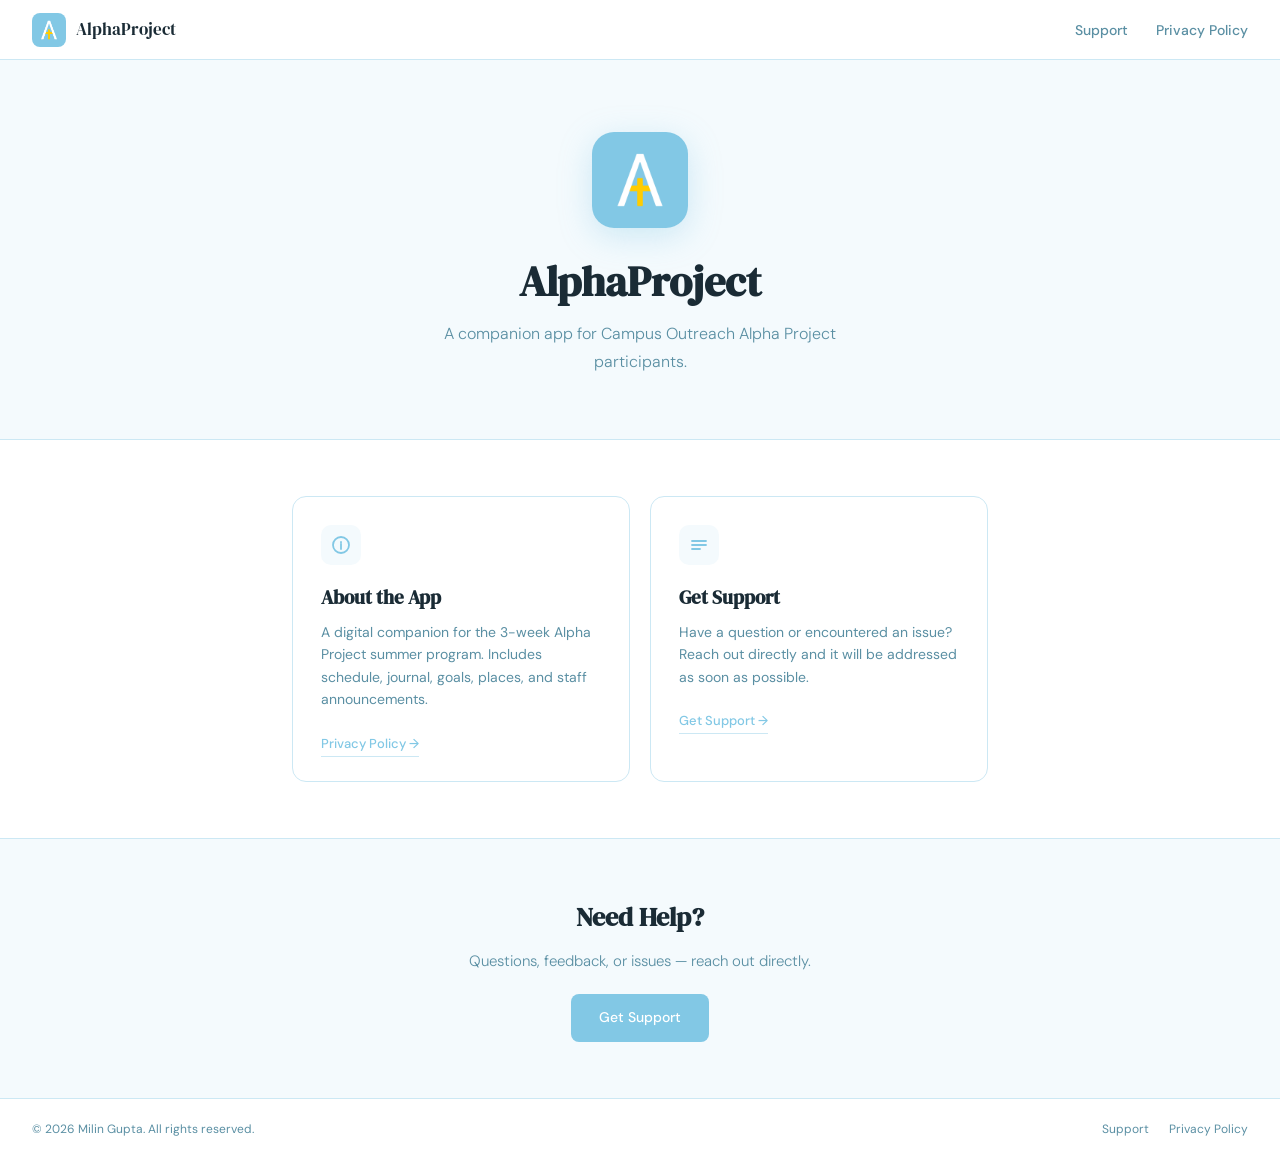
==== index.html @ 8044f8de "Initial commit" ====
<!DOCTYPE html>
<html lang="en">
<head>
  <meta charset="UTF-8">
  <meta name="viewport" content="width=device-width, initial-scale=1.0">
  <meta name="color-scheme" content="light only">
  <link rel="icon" type="image/png" href="icon.png">
  <title>AlphaProject</title>
  <link href="https://fonts.googleapis.com/css2?family=DM+Serif+Display&family=DM+Sans:wght@300;400;500&display=swap" rel="stylesheet">
  <link rel="stylesheet" href="styles.css">
</head>
<body>

  <nav>
    <a class="nav-brand" href="index.html">
      <img class="nav-img" src="icon.png" alt="AlphaProject">
      <span class="nav-name">AlphaProject</span>
    </a>
    <ul class="nav-links">
      <li><a href="support.html">Support</a></li>
      <li><a href="privacy.html">Privacy Policy</a></li>
    </ul>
  </nav>

  <section class="hero">
    <img class="hero-img" src="icon.png" alt="AlphaProject">
    <h1>AlphaProject</h1>
    <p>A companion app for Campus Outreach Alpha Project participants.</p>
  </section>

  <div class="cards">
    <div class="card">
      <div class="card-icon">
        <svg width="20" height="20" viewBox="0 0 20 20" fill="none">
          <circle cx="10" cy="10" r="8" stroke="#82C8E5" stroke-width="1.8"/>
          <path d="M10 9v5M10 7v.5" stroke="#82C8E5" stroke-width="1.8" stroke-linecap="round"/>
        </svg>
      </div>
      <h2>About the App</h2>
      <p>A digital companion for the 3-week Alpha Project summer program. Includes schedule, journal, goals, places, and staff announcements.</p>
      <a href="privacy.html">Privacy Policy →</a>
    </div>

    <div class="card">
      <div class="card-icon">
        <svg width="20" height="20" viewBox="0 0 20 20" fill="none">
          <path d="M3 10h14M3 6h14M3 14h8" stroke="#82C8E5" stroke-width="1.8" stroke-linecap="round"/>
        </svg>
      </div>
      <h2>Get Support</h2>
      <p>Have a question or encountered an issue? Reach out directly and it will be addressed as soon as possible.</p>
      <a href="support.html">Get Support →</a>
    </div>
  </div>

  <section class="contact">
    <h2>Need Help?</h2>
    <p>Questions, feedback, or issues — reach out directly.</p>
    <a class="contact-email" href="support.html">Get Support</a>
  </section>

  <footer>
    <p>© 2026 Milin Gupta. All rights reserved.</p>
    <div style="display:flex;gap:20px;">
      <a href="support.html">Support</a>
      <a href="privacy.html">Privacy Policy</a>
    </div>
  </footer>

</body>
</html>
---- styles.css ----
*, *::before, *::after { box-sizing: border-box; margin: 0; padding: 0; }

:root {
  --blue: #82C8E5;
  --yellow: #FFCC00;
  --white: #FFFFFF;
  --ink: #1a2b35;
  --soft: #f4fafd;
  --mid: #5a8fa3;
  --border: #cce8f4;
}

html { color-scheme: light only; }

body {
  background: var(--white);
  color: var(--ink);
  font-family: 'DM Sans', sans-serif;
  font-weight: 400;
  line-height: 1.7;
  -webkit-font-smoothing: antialiased;
}

/* NAV */
nav {
  background: var(--white);
  border-bottom: 1px solid var(--border);
  padding: 0 32px;
  display: flex;
  align-items: center;
  justify-content: space-between;
  height: 60px;
  position: sticky;
  top: 0;
  z-index: 100;
}

.nav-brand {
  display: flex;
  align-items: center;
  gap: 10px;
  text-decoration: none;
}

.nav-img {
  width: 34px;
  height: 34px;
  border-radius: 8px;
  flex-shrink: 0;
  display: block;
}

.nav-name {
  font-family: 'DM Serif Display', serif;
  font-size: 17px;
  color: var(--ink);
}

.nav-links {
  display: flex;
  gap: 28px;
  list-style: none;
}

.nav-links a {
  font-size: 14px;
  font-weight: 500;
  color: var(--mid);
  text-decoration: none;
  transition: color 0.2s;
}

.nav-links a:hover { color: var(--ink); }
.nav-links a.active { color: var(--ink); }

/* HERO (index.html only) */
.hero {
  background: var(--soft);
  border-bottom: 1px solid var(--border);
  padding: 72px 32px 64px;
  text-align: center;
}

.hero-img {
  width: 96px;
  height: 96px;
  border-radius: 22px;
  display: block;
  margin: 0 auto 28px;
  box-shadow: 0 8px 32px rgba(130, 200, 229, 0.35);
}

.hero h1 {
  font-family: 'DM Serif Display', serif;
  font-size: clamp(28px, 5vw, 42px);
  color: var(--ink);
  line-height: 1.2;
  margin-bottom: 14px;
}

.hero p {
  font-size: 16px;
  color: var(--mid);
  max-width: 480px;
  margin: 0 auto;
  font-weight: 300;
}

/* CARDS (index.html only) */
.cards {
  max-width: 760px;
  margin: 0 auto;
  padding: 56px 32px;
  display: grid;
  grid-template-columns: repeat(auto-fit, minmax(280px, 1fr));
  gap: 20px;
}

.card {
  background: var(--white);
  border: 1px solid var(--border);
  border-radius: 14px;
  padding: 28px 28px 24px;
  transition: box-shadow 0.2s, transform 0.2s;
}

.card:hover {
  box-shadow: 0 6px 24px rgba(130, 200, 229, 0.18);
  transform: translateY(-2px);
}

.card-icon {
  width: 40px;
  height: 40px;
  background: var(--soft);
  border-radius: 10px;
  display: flex;
  align-items: center;
  justify-content: center;
  margin-bottom: 16px;
}

.card h2 {
  font-family: 'DM Serif Display', serif;
  font-size: 19px;
  color: var(--ink);
  margin-bottom: 8px;
}

.card p {
  font-size: 14px;
  color: var(--mid);
  line-height: 1.6;
  margin-bottom: 18px;
}

.card a {
  display: inline-block;
  font-size: 13px;
  font-weight: 500;
  color: var(--blue);
  text-decoration: none;
  border-bottom: 1px solid var(--border);
  padding-bottom: 1px;
  transition: color 0.2s, border-color 0.2s;
}

.card a:hover {
  color: var(--ink);
  border-color: var(--ink);
}

/* CONTACT SECTION (index.html only) */
.contact {
  background: var(--soft);
  border-top: 1px solid var(--border);
  padding: 56px 32px;
  text-align: center;
}

.contact h2 {
  font-family: 'DM Serif Display', serif;
  font-size: 26px;
  color: var(--ink);
  margin-bottom: 10px;
}

.contact p {
  font-size: 15px;
  color: var(--mid);
  margin-bottom: 20px;
  font-weight: 300;
}

.contact-email {
  display: inline-block;
  background: var(--blue);
  color: var(--white);
  font-size: 14px;
  font-weight: 500;
  padding: 12px 28px;
  border-radius: 8px;
  text-decoration: none;
  transition: opacity 0.2s;
}

.contact-email:hover { opacity: 0.85; }

/* PAGE HEADER (support.html + privacy.html) */
.page-header {
  background: var(--soft);
  border-bottom: 1px solid var(--border);
  padding: 48px 32px 40px;
}

.page-header-inner {
  max-width: 680px;
  margin: 0 auto;
}

.page-label {
  font-size: 11px;
  font-weight: 500;
  letter-spacing: 2px;
  text-transform: uppercase;
  color: var(--mid);
  margin-bottom: 10px;
}

.page-header h1 {
  font-family: 'DM Serif Display', serif;
  font-size: clamp(24px, 4vw, 34px);
  color: var(--ink);
  line-height: 1.2;
  margin-bottom: 12px;
}

.page-header p {
  font-size: 15px;
  color: var(--mid);
  font-weight: 300;
}

.page-header .meta {
  font-size: 13px;
  color: var(--mid);
  font-weight: 300;
}

/* CONTENT (support.html + privacy.html) */
.content {
  max-width: 680px;
  margin: 0 auto;
  padding: 52px 32px 72px;
}

.section {
  margin-bottom: 44px;
  padding-bottom: 44px;
  border-bottom: 1px solid var(--border);
}

.section:last-child {
  border-bottom: none;
  margin-bottom: 0;
  padding-bottom: 0;
}

.section h2 {
  font-family: 'DM Serif Display', serif;
  font-size: 20px;
  color: var(--ink);
  margin-bottom: 14px;
}

.section p {
  font-size: 15px;
  color: #3a5260;
  line-height: 1.75;
  margin-bottom: 12px;
  font-weight: 300;
}

.section p:last-child { margin-bottom: 0; }

.section ul {
  margin: 12px 0 12px 20px;
}

.section ul li {
  font-size: 15px;
  color: #3a5260;
  line-height: 1.75;
  margin-bottom: 6px;
  font-weight: 300;
}

/* HIGHLIGHT BOX (support.html + privacy.html) */
.highlight-box {
  background: var(--soft);
  border: 1px solid var(--border);
  border-left: 3px solid var(--blue);
  border-radius: 0 8px 8px 0;
  padding: 16px 20px;
  margin: 16px 0;
  font-size: 14px;
  color: var(--mid);
  font-weight: 400;
}

/* CONTACT BLOCK (support.html + privacy.html) */
.contact-block {
  background: var(--soft);
  border: 1px solid var(--border);
  border-radius: 12px;
  padding: 28px;
  margin-top: 16px;
  text-align: center;
}

.contact-block p {
  margin-bottom: 6px !important;
  font-size: 14px;
}

.contact-block .name {
  font-family: 'DM Serif Display', serif;
  font-size: 18px;
  color: var(--ink);
  font-weight: 400;
  margin-bottom: 4px !important;
}

.contact-block .role {
  font-size: 13px;
  color: var(--mid);
  margin-bottom: 20px !important;
}

.contact-block a:not(.email-btn) {
  color: var(--blue);
  text-decoration: none;
  font-weight: 500;
  font-size: 15px;
}

.contact-block a:not(.email-btn):hover { text-decoration: underline; }

/* EMAIL BUTTON (support.html) */
.email-btn {
  display: inline-block;
  background: var(--blue);
  color: var(--white);
  font-size: 14px;
  font-weight: 500;
  padding: 12px 28px;
  border-radius: 8px;
  text-decoration: none;
  transition: opacity 0.2s;
}

.email-btn:hover { opacity: 0.85; }

/* FOOTER */
footer {
  border-top: 1px solid var(--border);
  padding: 20px 32px;
  display: flex;
  justify-content: space-between;
  align-items: center;
  flex-wrap: wrap;
  gap: 10px;
}

footer p { font-size: 12px; color: var(--mid); }

footer a {
  font-size: 12px;
  color: var(--mid);
  text-decoration: none;
}

footer a:hover { color: var(--ink); }

/* RESPONSIVE */
@media (max-width: 600px) {
  nav { padding: 0 20px; }
  .nav-links { gap: 16px; }
  .hero { padding: 48px 20px 40px; }
  .cards { padding: 36px 20px; }
  .contact { padding: 40px 20px; }
  .page-header { padding: 36px 20px 28px; }
  .content { padding: 36px 20px 52px; }
  footer { padding: 16px 20px; flex-direction: column; align-items: flex-start; }
}
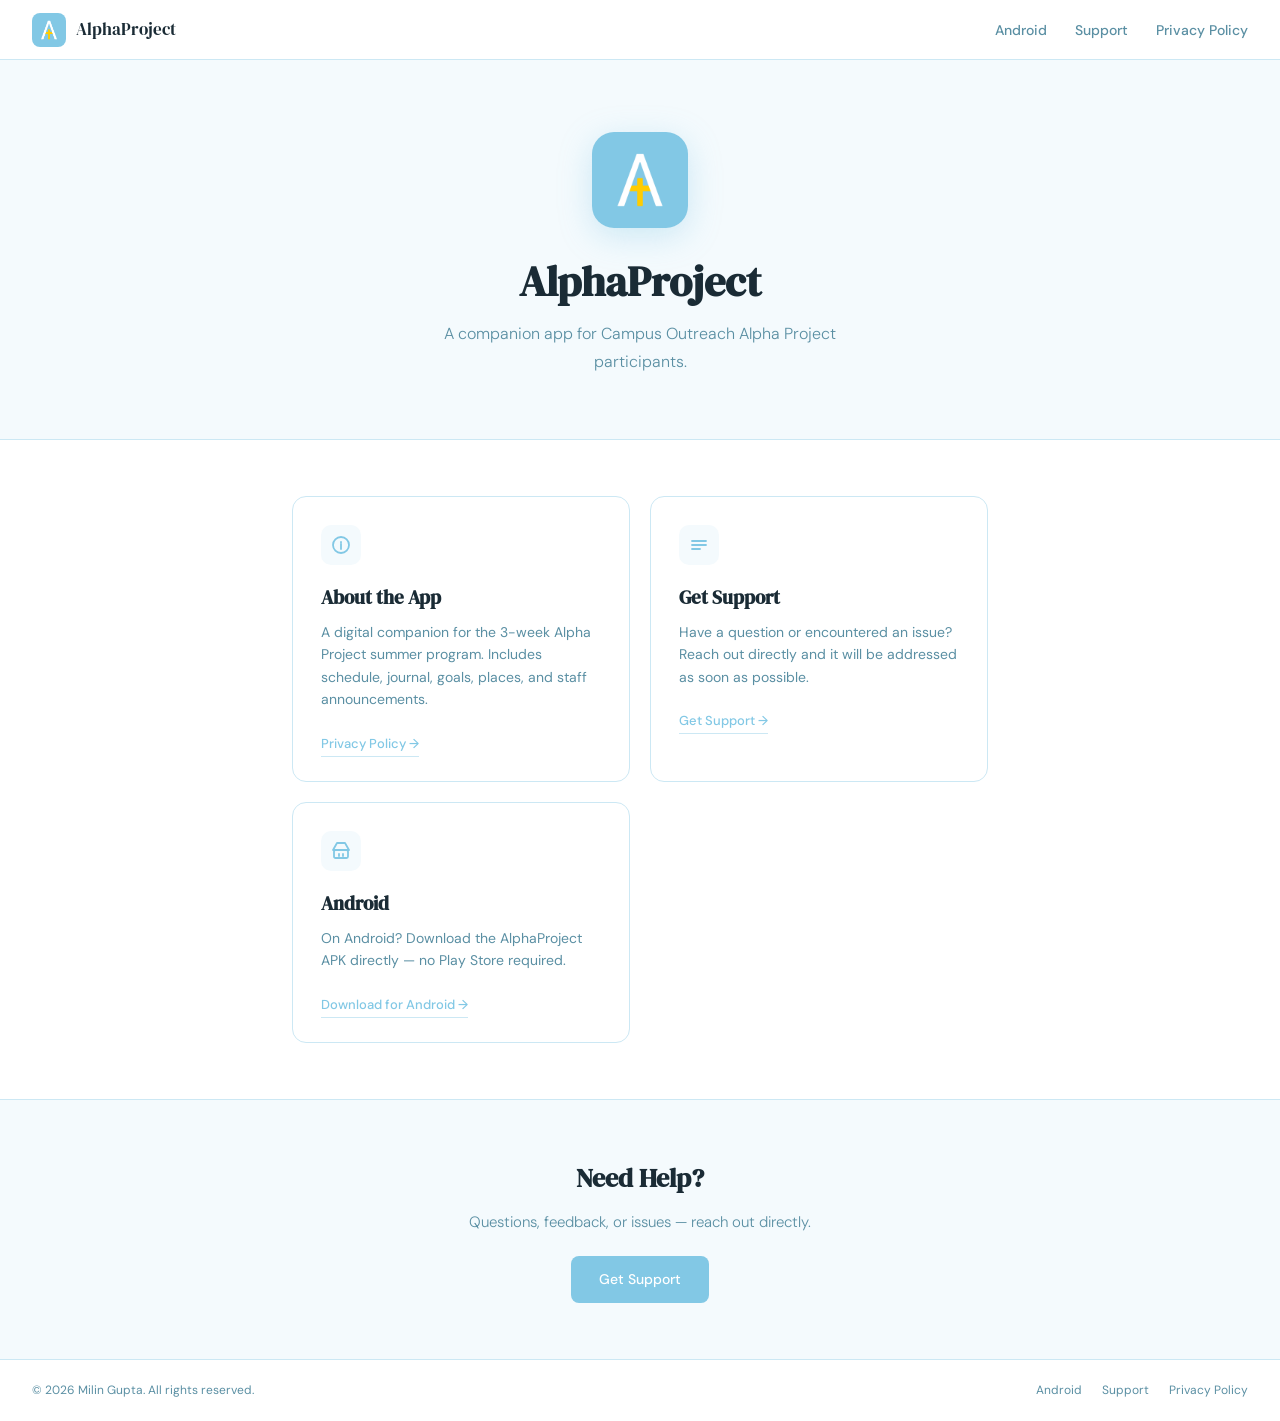
==== commit f208bbdb: "Add android app download page" ====
--- a/index.html
+++ b/index.html
@@ -8,6 +8,7 @@
   <title>AlphaProject</title>
   <link href="https://fonts.googleapis.com/css2?family=DM+Serif+Display&family=DM+Sans:wght@300;400;500&display=swap" rel="stylesheet">
   <link rel="stylesheet" href="styles.css">
+  <script src="script.js" defer></script>
 </head>
 <body>
 
@@ -16,10 +17,14 @@
       <img class="nav-img" src="icon.png" alt="AlphaProject">
       <span class="nav-name">AlphaProject</span>
     </a>
-    <ul class="nav-links">
+    <ul class="nav-links" id="nav-links">
+      <li><a href="android.html">Android</a></li>
       <li><a href="support.html">Support</a></li>
       <li><a href="privacy.html">Privacy Policy</a></li>
     </ul>
+    <button class="nav-hamburger" id="nav-hamburger" aria-label="Toggle navigation">
+      <span></span><span></span><span></span>
+    </button>
   </nav>
 
   <section class="hero">
@@ -51,6 +56,19 @@
       <p>Have a question or encountered an issue? Reach out directly and it will be addressed as soon as possible.</p>
       <a href="support.html">Get Support →</a>
     </div>
+
+    <div class="card">
+      <div class="card-icon">
+        <svg width="20" height="20" viewBox="0 0 20 20" fill="none">
+          <path d="M6 2l-4 7h16l-4-7H6z" stroke="#82C8E5" stroke-width="1.8" stroke-linejoin="round" fill="none"/>
+          <rect x="3" y="9" width="14" height="8" rx="1.5" stroke="#82C8E5" stroke-width="1.8" fill="none"/>
+          <path d="M8 13v2M12 13v2" stroke="#82C8E5" stroke-width="1.8" stroke-linecap="round"/>
+        </svg>
+      </div>
+      <h2>Android</h2>
+      <p>On Android? Download the AlphaProject APK directly — no Play Store required.</p>
+      <a href="android.html">Download for Android →</a>
+    </div>
   </div>
 
   <section class="contact">
@@ -62,6 +80,7 @@
   <footer>
     <p>© 2026 Milin Gupta. All rights reserved.</p>
     <div style="display:flex;gap:20px;">
+      <a href="android.html">Android</a>
       <a href="support.html">Support</a>
       <a href="privacy.html">Privacy Policy</a>
     </div>
--- a/styles.css
+++ b/styles.css
@@ -382,14 +382,164 @@
 
 footer a:hover { color: var(--ink); }
 
+/* DOWNLOAD BLOCK (android.html) */
+.download-block {
+  background: var(--soft);
+  border: 1px solid var(--border);
+  border-radius: 12px;
+  padding: 20px 24px;
+  margin-top: 16px;
+  display: flex;
+  align-items: center;
+  gap: 16px;
+  flex-wrap: wrap;
+}
+
+.download-icon {
+  width: 52px;
+  height: 52px;
+  border-radius: 12px;
+  flex-shrink: 0;
+}
+
+.download-info {
+  flex: 1;
+  min-width: 120px;
+}
+
+.download-name {
+  font-family: 'DM Serif Display', serif;
+  font-size: 16px;
+  color: var(--ink);
+  margin-bottom: 2px !important;
+  font-weight: 400;
+}
+
+.download-meta {
+  font-size: 12px;
+  color: var(--mid);
+  margin-bottom: 0 !important;
+}
+
+.download-btn {
+  display: inline-block;
+  background: var(--blue);
+  color: var(--white);
+  font-size: 14px;
+  font-weight: 500;
+  padding: 10px 24px;
+  border-radius: 8px;
+  text-decoration: none;
+  transition: opacity 0.2s;
+  white-space: nowrap;
+  flex-shrink: 0;
+}
+
+.download-btn:hover { opacity: 0.85; }
+
+/* INSTALL STEPS (android.html) */
+.install-steps {
+  list-style: none;
+  margin: 16px 0 0;
+}
+
+.install-steps li {
+  display: flex;
+  gap: 14px;
+  align-items: flex-start;
+  margin-bottom: 16px;
+  font-size: 15px;
+  color: #3a5260;
+  line-height: 1.75;
+  font-weight: 300;
+}
+
+.install-steps li:last-child { margin-bottom: 0; }
+
+.step-num {
+  background: var(--blue);
+  color: var(--white);
+  font-size: 12px;
+  font-weight: 500;
+  width: 24px;
+  height: 24px;
+  border-radius: 50%;
+  display: flex;
+  align-items: center;
+  justify-content: center;
+  flex-shrink: 0;
+  margin-top: 3px;
+}
+
+/* HAMBURGER */
+.nav-hamburger {
+  display: none;
+  flex-direction: column;
+  justify-content: center;
+  gap: 5px;
+  background: none;
+  border: none;
+  cursor: pointer;
+  padding: 4px;
+  flex-shrink: 0;
+}
+
+.nav-hamburger span {
+  display: block;
+  width: 22px;
+  height: 2px;
+  background: var(--ink);
+  border-radius: 2px;
+  transition: opacity 0.2s;
+}
+
+.nav-hamburger:hover span { opacity: 0.6; }
+
 /* RESPONSIVE */
 @media (max-width: 600px) {
-  nav { padding: 0 20px; }
-  .nav-links { gap: 16px; }
+  nav {
+    padding: 0 20px;
+    flex-wrap: wrap;
+    height: auto;
+    min-height: 60px;
+    align-items: center;
+  }
+
+  .nav-brand {
+    height: 60px;
+    flex: 1;
+  }
+
+  .nav-hamburger {
+    display: flex;
+    height: 60px;
+    align-items: center;
+  }
+
+  .nav-links {
+    display: none;
+    flex-direction: column;
+    gap: 0;
+    width: 100%;
+    border-top: 1px solid var(--border);
+    padding: 8px 0 12px;
+    order: 3;
+  }
+
+  .nav-links.open { display: flex; }
+
+  .nav-links li { width: 100%; }
+
+  .nav-links a {
+    display: block;
+    padding: 10px 0;
+    font-size: 15px;
+  }
+
   .hero { padding: 48px 20px 40px; }
   .cards { padding: 36px 20px; }
   .contact { padding: 40px 20px; }
   .page-header { padding: 36px 20px 28px; }
   .content { padding: 36px 20px 52px; }
   footer { padding: 16px 20px; flex-direction: column; align-items: flex-start; }
-}
+}
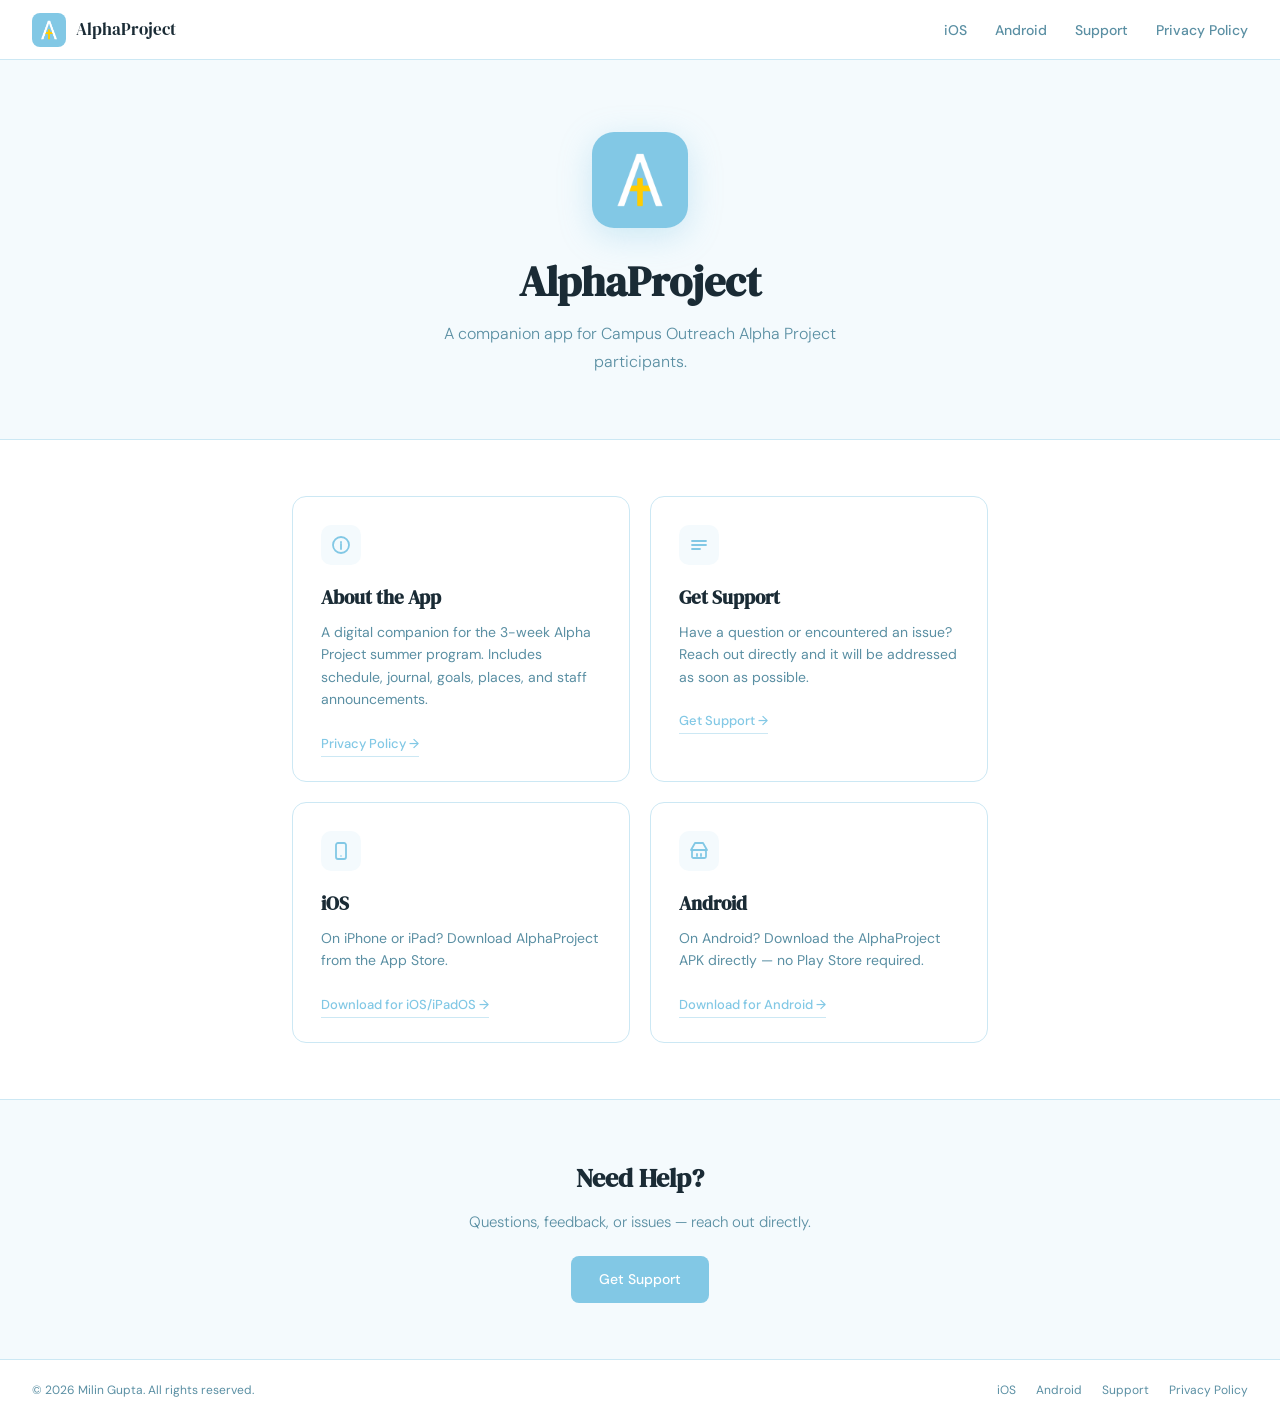
==== commit 33d3d50d: "Add iOS app page with App Store link" ====
--- a/index.html
+++ b/index.html
@@ -4,8 +4,8 @@
   <meta charset="UTF-8">
   <meta name="viewport" content="width=device-width, initial-scale=1.0">
   <meta name="color-scheme" content="light only">
+  <title>AlphaProject</title>
   <link rel="icon" type="image/png" href="icon.png">
-  <title>AlphaProject</title>
   <link href="https://fonts.googleapis.com/css2?family=DM+Serif+Display&family=DM+Sans:wght@300;400;500&display=swap" rel="stylesheet">
   <link rel="stylesheet" href="styles.css">
   <script src="script.js" defer></script>
@@ -18,6 +18,7 @@
       <span class="nav-name">AlphaProject</span>
     </a>
     <ul class="nav-links" id="nav-links">
+      <li><a href="ios.html">iOS</a></li>
       <li><a href="android.html">Android</a></li>
       <li><a href="support.html">Support</a></li>
       <li><a href="privacy.html">Privacy Policy</a></li>
@@ -60,6 +61,19 @@
     <div class="card">
       <div class="card-icon">
         <svg width="20" height="20" viewBox="0 0 20 20" fill="none">
+          <path d="M13 2h-6a2 2 0 00-2 2v12a2 2 0 002 2h6a2 2 0 002-2V4a2 2 0 00-2-2z" stroke="#82C8E5" stroke-width="1.8"
+            fill="none" />
+          <circle cx="10" cy="15" r="0.8" fill="#82C8E5" />
+        </svg>
+      </div>
+      <h2>iOS</h2>
+      <p>On iPhone or iPad? Download AlphaProject from the App Store.</p>
+      <a href="ios.html">Download for iOS/iPadOS →</a>
+    </div>
+
+    <div class="card">
+      <div class="card-icon">
+        <svg width="20" height="20" viewBox="0 0 20 20" fill="none">
           <path d="M6 2l-4 7h16l-4-7H6z" stroke="#82C8E5" stroke-width="1.8" stroke-linejoin="round" fill="none"/>
           <rect x="3" y="9" width="14" height="8" rx="1.5" stroke="#82C8E5" stroke-width="1.8" fill="none"/>
           <path d="M8 13v2M12 13v2" stroke="#82C8E5" stroke-width="1.8" stroke-linecap="round"/>
@@ -80,6 +94,7 @@
   <footer>
     <p>© 2026 Milin Gupta. All rights reserved.</p>
     <div style="display:flex;gap:20px;">
+      <a href="ios.html">iOS</a>
       <a href="android.html">Android</a>
       <a href="support.html">Support</a>
       <a href="privacy.html">Privacy Policy</a>
